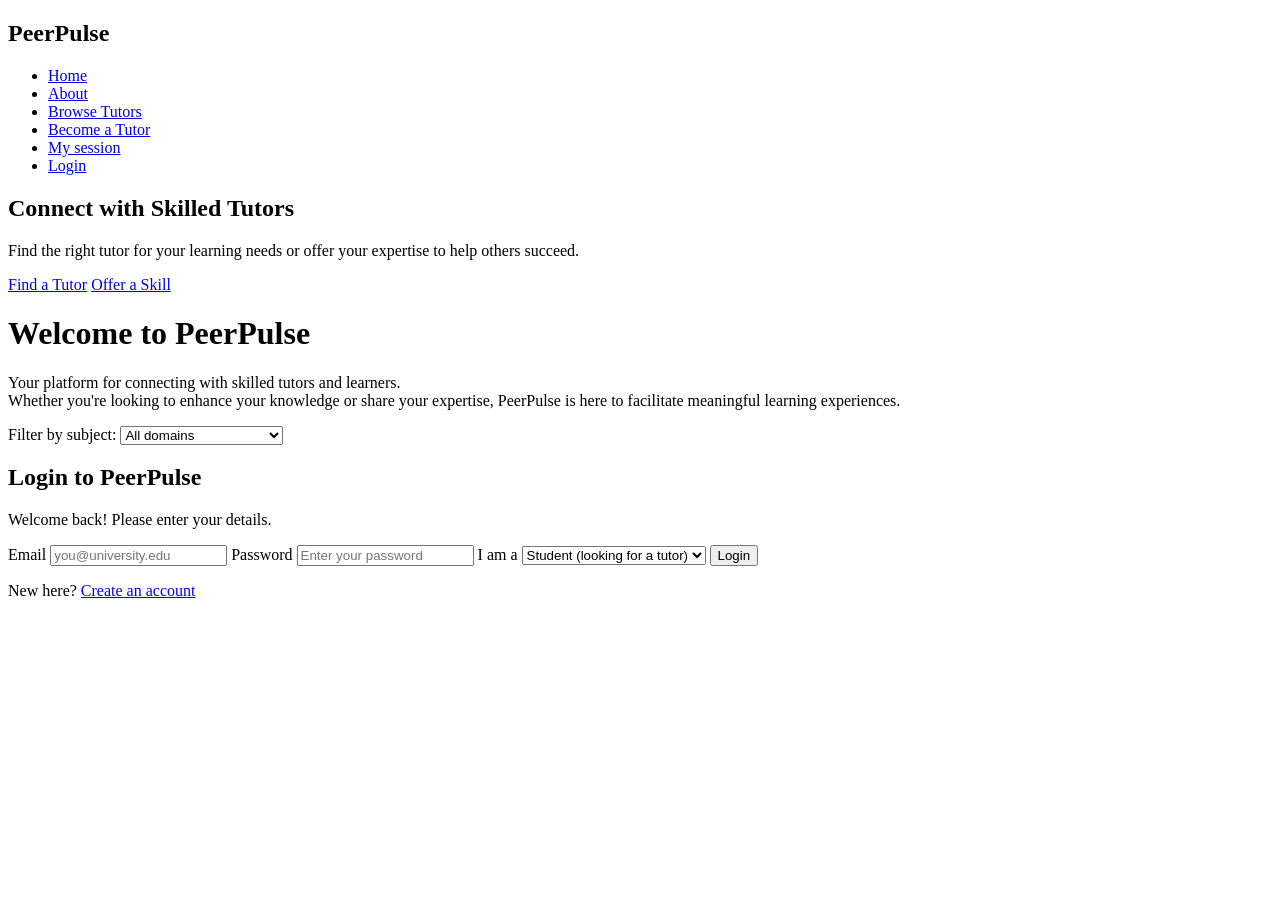
==== index.html @ e8955759 "Work in progress: added initial HTML layout" ====
<!DOCTYPE html>
<html lang="en">
<head>
    <meta charset="UTF-8">
    <meta name="viewport" content="width=device-width, initial-scale=1.0">
    <title>Peer Tutoring</title>
    <link rel="stylesheet" href="style.css">
</head>
<body>
    <div class="main">
        <div class="navbar">
            <div class="icon">
                <h2 class="logo">PeerPulse</h2>
            </div>

            <div class="menu">
                <ul>
                    <li><a href="#home">Home</a></li>
                    <li><a href="#about">About</a></li>
                    <li><a href="#browse">Browse Tutors</a></li>
                    <li><a href="#become">Become a Tutor</a></li>
                    <li><a href="#session">My session</a></li>
                    <li><a href="#login" class="login-link">Login</a></li>
                </ul>
            </div>
            
            <div class="hero action">
                <h2>Connect with Skilled Tutors</h2>
                <p>Find the right tutor for your learning needs or offer your expertise to help others succeed.</p>
               <a href="#tutors" class="btn btn-primary">Find a Tutor</a>
                <a href="#register" class="btn btn-secondary">Offer a Skill</a>
            </div>


        </div>
        <div class="content">
            <h1>Welcome to PeerPulse</h1>
            <p class="par">Your platform for connecting with skilled tutors and learners.<br>Whether you're looking to enhance your knowledge or share your expertise, PeerPulse is here to facilitate meaningful learning experiences.</p>
        </div>

    </div>
    <main class="container">
        <section class="controls-section">
        
            <div class="filter-box">
                <label for="categoryFilter">Filter by subject:</label>
                <select id="categoryFilter">
                    <option value="">All domains</option>
                    <option value="programming">Programming & CS</option>
                    <option value="math">Mathematics</option>
                    <option value="language">Web Development</option>
                    <option value="arts">Data Structcures & algo</option>
                </select>
            </div>
        </section>

        <section id="login" class="login-section">
            
            <div class="login-card">
                <h2>Login to PeerPulse</h2>
                <p>Welcome back! Please enter your details.</p>

                <form id="loginForm">
                    <label for="loginEmail">Email</label>
                    <input type="email" id="loginEmail" placeholder="you@university.edu" required>

                    <label for="loginPassword">Password</label>
                    <input type="password" id="loginPassword" placeholder="Enter your password" required minlength="6">

                    <label class="role-label" for="loginRole">I am a</label>
                    <select id="loginRole">
                       <option value="student">Student (looking for a tutor)</option>
                       <option value="tutor">Tutor (offering a skill)</option>
                    </select>

                    <button type="submit" class="btn-login">Login</button>
                    <p id="loginMessage" class="login-message"></p>
                </form>

                    <p class="signup-text">New here? <a href="#register">Create an account</a></p>
            </div>
        </section>

</body>
</html>
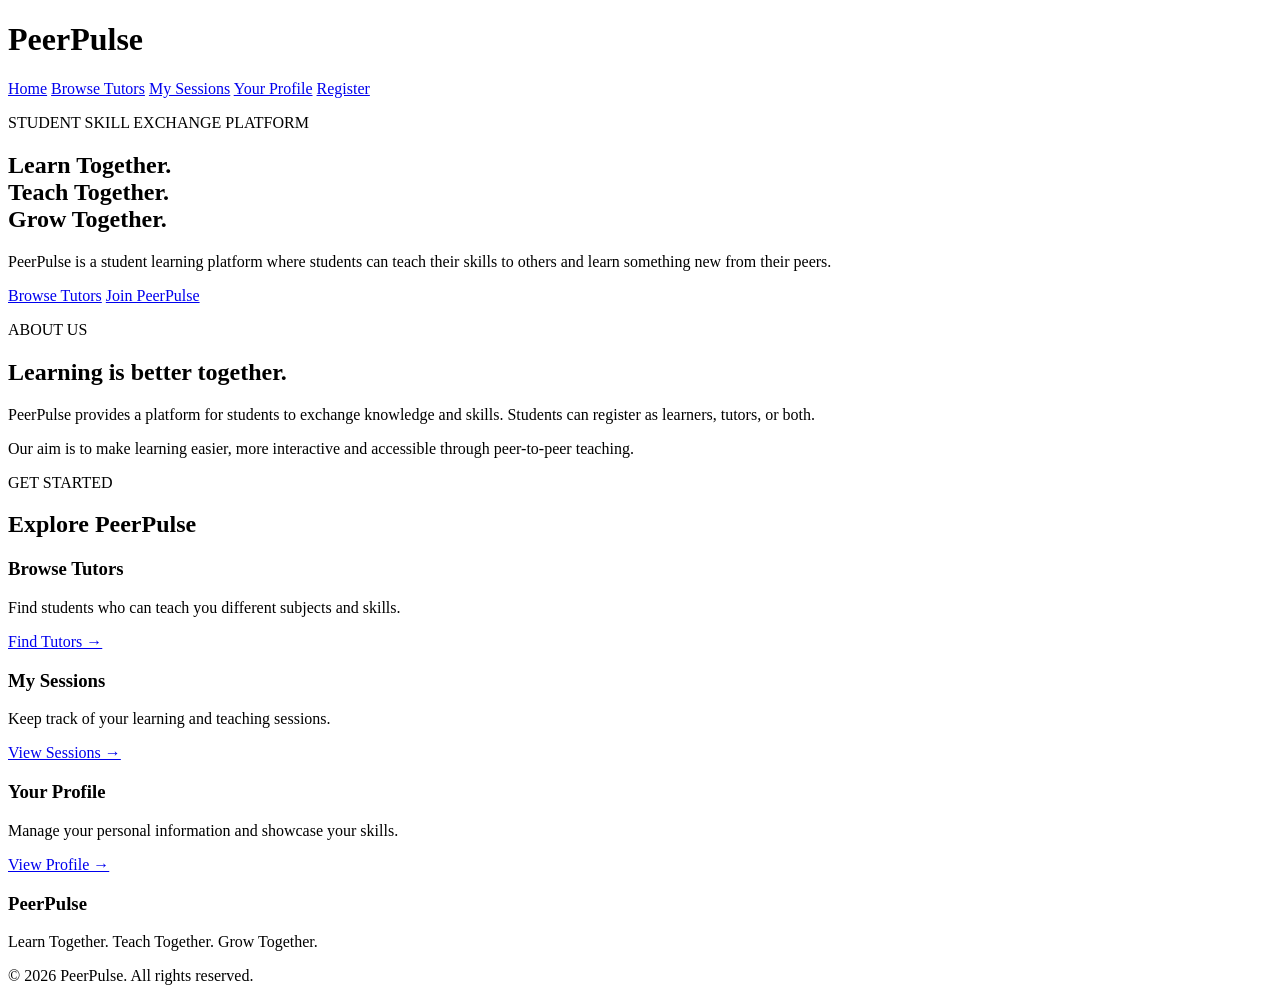
==== commit c5c2dfd3: "Add complete multi-page HTML architecture (index, login, browse, profile, registration, sessions)" ====
--- a/index.html
+++ b/index.html
@@ -1,85 +1,109 @@
+
 <!DOCTYPE html>
 <html lang="en">
+
 <head>
     <meta charset="UTF-8">
     <meta name="viewport" content="width=device-width, initial-scale=1.0">
-    <title>Peer Tutoring</title>
+    <title>PeerPulse - Home</title>
     <link rel="stylesheet" href="style.css">
 </head>
-<body>
-    <div class="main">
-        <div class="navbar">
-            <div class="icon">
-                <h2 class="logo">PeerPulse</h2>
-            </div>
 
-            <div class="menu">
-                <ul>
-                    <li><a href="#home">Home</a></li>
-                    <li><a href="#about">About</a></li>
-                    <li><a href="#browse">Browse Tutors</a></li>
-                    <li><a href="#become">Become a Tutor</a></li>
-                    <li><a href="#session">My session</a></li>
-                    <li><a href="#login" class="login-link">Login</a></li>
-                </ul>
-            </div>
-            
-            <div class="hero action">
-                <h2>Connect with Skilled Tutors</h2>
-                <p>Find the right tutor for your learning needs or offer your expertise to help others succeed.</p>
-               <a href="#tutors" class="btn btn-primary">Find a Tutor</a>
-                <a href="#register" class="btn btn-secondary">Offer a Skill</a>
-            </div>
+<body class="home-page">
 
+    <!-- Header -->
+    <header>
+        <h1>PeerPulse</h1>
 
-        </div>
-        <div class="content">
-            <h1>Welcome to PeerPulse</h1>
-            <p class="par">Your platform for connecting with skilled tutors and learners.<br>Whether you're looking to enhance your knowledge or share your expertise, PeerPulse is here to facilitate meaningful learning experiences.</p>
-        </div>
+        <nav>
+            <a href="index.html">Home</a>
+            <a href="browse.html">Browse Tutors</a>
+            <a href="sessions.html">My Sessions</a>
+            <a href="profile.html">Your Profile</a>
+            <a href="registration.html">Register</a>
+        </nav>
+    </header>
 
-    </div>
-    <main class="container">
-        <section class="controls-section">
-        
-            <div class="filter-box">
-                <label for="categoryFilter">Filter by subject:</label>
-                <select id="categoryFilter">
-                    <option value="">All domains</option>
-                    <option value="programming">Programming & CS</option>
-                    <option value="math">Mathematics</option>
-                    <option value="language">Web Development</option>
-                    <option value="arts">Data Structcures & algo</option>
-                </select>
+    <main>
+
+        <!-- Hero Section -->
+        <section class="hero">
+            <div class="hero-content">
+                <p class="hero-tag">STUDENT SKILL EXCHANGE PLATFORM</p>
+
+                <h2>Learn Together.<br>
+                    Teach Together.<br>
+                    <span>Grow Together.</span>
+                </h2>
+
+                <p class="hero-description">
+                    PeerPulse is a student learning platform where students
+                    can teach their skills to others and learn something new
+                    from their peers.
+                </p>
+
+                <div class="hero-buttons">
+                    <a href="browse.html" class="primary-btn">Browse Tutors</a>
+                    <a href="registration.html" class="secondary-btn">Join PeerPulse</a>
+                </div>
             </div>
         </section>
 
-        <section id="login" class="login-section">
-            
-            <div class="login-card">
-                <h2>Login to PeerPulse</h2>
-                <p>Welcome back! Please enter your details.</p>
+        <!-- About Section -->
+        <section class="about-section">
+            <p class="section-tag">ABOUT US</p>
+            <h2>Learning is better <span>together.</span></h2>
 
-                <form id="loginForm">
-                    <label for="loginEmail">Email</label>
-                    <input type="email" id="loginEmail" placeholder="you@university.edu" required>
+            <p>
+                PeerPulse provides a platform for students to exchange
+                knowledge and skills. Students can register as learners,
+                tutors, or both.
+            </p>
 
-                    <label for="loginPassword">Password</label>
-                    <input type="password" id="loginPassword" placeholder="Enter your password" required minlength="6">
+            <p>
+                Our aim is to make learning easier, more interactive and
+                accessible through peer-to-peer teaching.
+            </p>
+        </section>
 
-                    <label class="role-label" for="loginRole">I am a</label>
-                    <select id="loginRole">
-                       <option value="student">Student (looking for a tutor)</option>
-                       <option value="tutor">Tutor (offering a skill)</option>
-                    </select>
+        <!-- Explore Section -->
+        <section class="explore-section">
+            <p class="section-tag">GET STARTED</p>
+            <h2>Explore PeerPulse</h2>
 
-                    <button type="submit" class="btn-login">Login</button>
-                    <p id="loginMessage" class="login-message"></p>
-                </form>
+            <div class="quick-access">
 
-                    <p class="signup-text">New here? <a href="#register">Create an account</a></p>
+                <div class="access-card">
+                    <h3>Browse Tutors</h3>
+                    <p>Find students who can teach you different subjects and skills.</p>
+                    <a href="browse.html">Find Tutors →</a>
+                </div>
+
+                <div class="access-card">
+                    <h3>My Sessions</h3>
+                    <p>Keep track of your learning and teaching sessions.</p>
+                    <a href="sessions.html">View Sessions →</a>
+                </div>
+
+                <div class="access-card">
+                    <h3>Your Profile</h3>
+                    <p>Manage your personal information and showcase your skills.</p>
+                    <a href="profile.html">View Profile →</a>
+                </div>
+
             </div>
         </section>
 
+    </main>
+
+    <!-- Footer -->
+    <footer>
+        <h3>PeerPulse</h3>
+        <p>Learn Together. Teach Together. Grow Together.</p>
+        <p>© 2026 PeerPulse. All rights reserved.</p>
+    </footer>
+    <script src="script.js"></script>
+
+
 </body>
-</html>+</html>
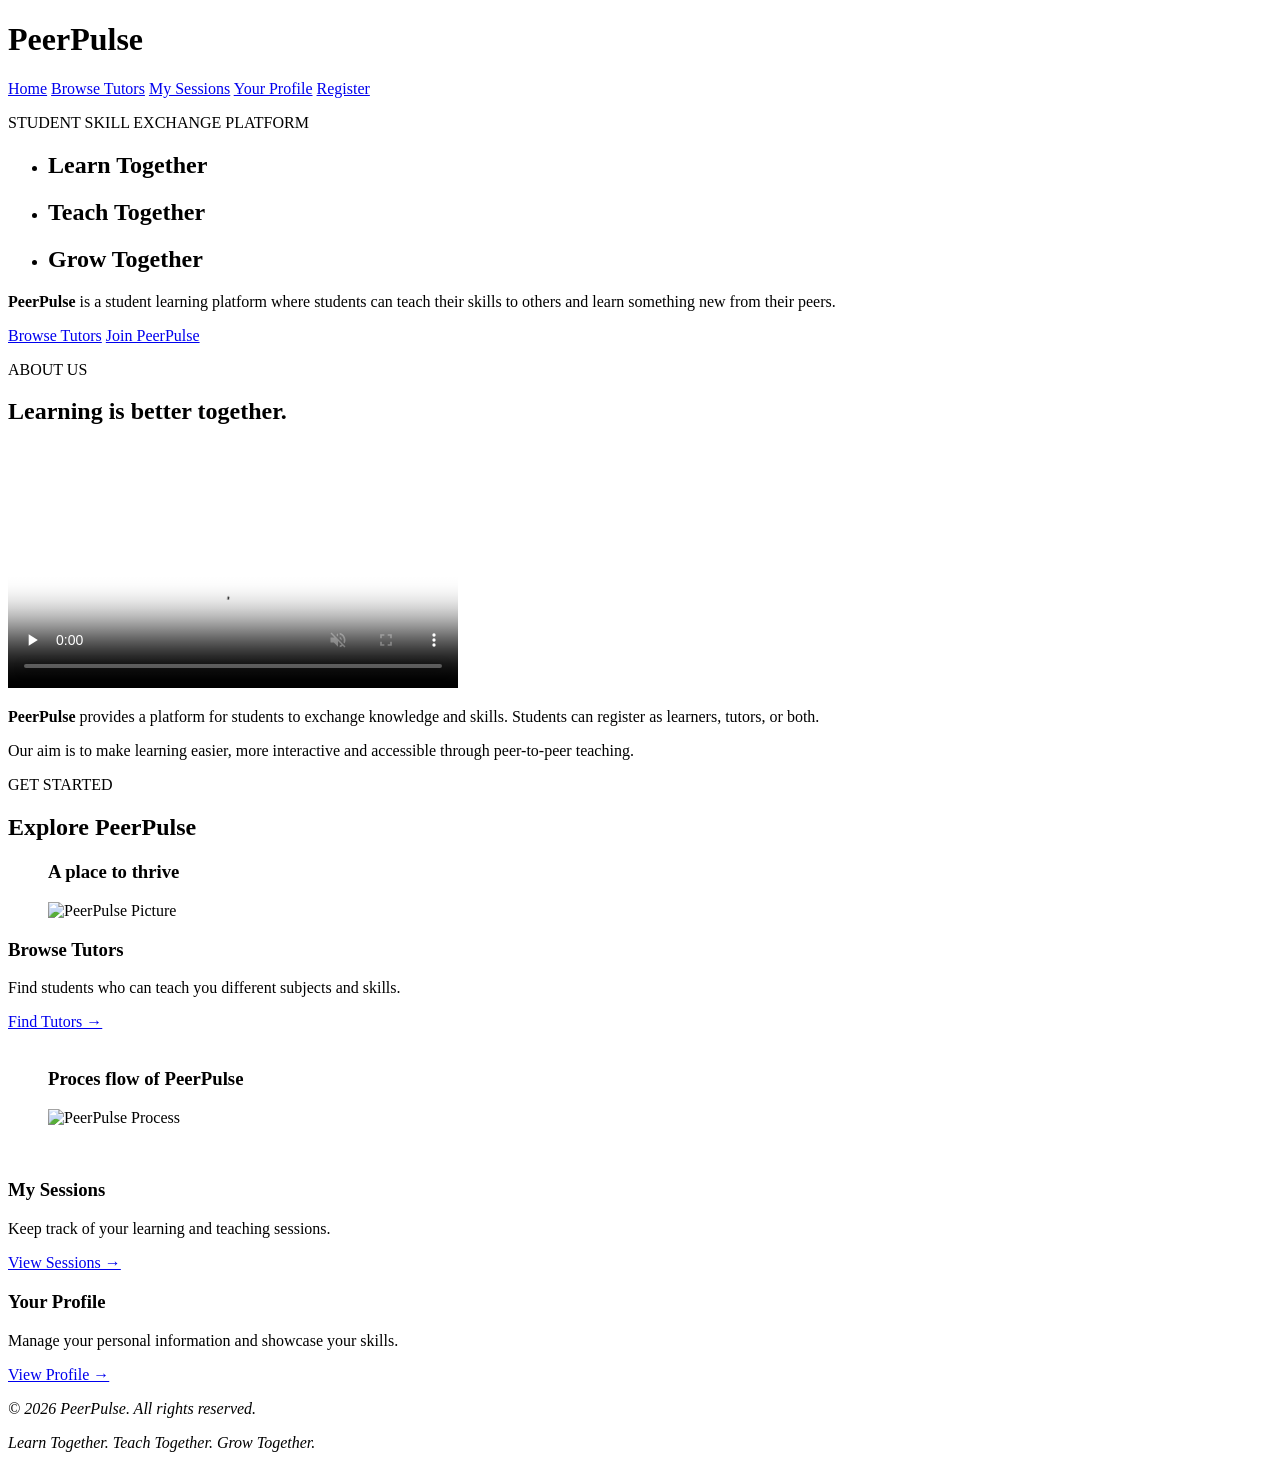
==== commit 27f0122f: "Updated the content of index.html" ====
--- a/index.html
+++ b/index.html
@@ -1,4 +1,3 @@
-
 <!DOCTYPE html>
 <html lang="en">
 
@@ -11,7 +10,7 @@
 
 <body class="home-page">
 
-    <!-- Header -->
+    <!--nav cite-->
     <header>
         <h1>PeerPulse</h1>
 
@@ -26,18 +25,18 @@
 
     <main>
 
-        <!-- Hero Section -->
+        <!--heading sec-->
         <section class="hero">
             <div class="hero-content">
                 <p class="hero-tag">STUDENT SKILL EXCHANGE PLATFORM</p>
 
-                <h2>Learn Together.<br>
-                    Teach Together.<br>
-                    <span>Grow Together.</span>
-                </h2>
-
+               <ul id="list">
+                <li><h2>Learn Together</h2></li>
+                <li><h2>Teach Together</h2></li>
+                <li><h2>Grow Together</h2></li>
+               </ul>
                 <p class="hero-description">
-                    PeerPulse is a student learning platform where students
+                    <b>PeerPulse</b> is a student learning platform where students
                     can teach their skills to others and learn something new
                     from their peers.
                 </p>
@@ -46,16 +45,23 @@
                     <a href="browse.html" class="primary-btn">Browse Tutors</a>
                     <a href="registration.html" class="secondary-btn">Join PeerPulse</a>
                 </div>
+
             </div>
         </section>
 
-        <!-- About Section -->
+        <!--About-->
         <section class="about-section">
             <p class="section-tag">ABOUT US</p>
             <h2>Learning is better <span>together.</span></h2>
+            <br>
+            <div id="video1">
+            <video preload="none" poster="peerpulse_image2_learning_together.png" width="450px" muted controls>
+                <source src="peerpulse_about.mp4" type="video/mp4">
+            Your browser does not support this video</video>
+            </div>
 
             <p>
-                PeerPulse provides a platform for students to exchange
+                <b>PeerPulse</b> provides a platform for students to exchange
                 knowledge and skills. Students can register as learners,
                 tutors, or both.
             </p>
@@ -64,45 +70,58 @@
                 Our aim is to make learning easier, more interactive and
                 accessible through peer-to-peer teaching.
             </p>
+
         </section>
+
 
         <!-- Explore Section -->
         <section class="explore-section">
             <p class="section-tag">GET STARTED</p>
             <h2>Explore PeerPulse</h2>
+            <figure id="img1">
+                <figcaption><h3>A place to thrive</h3></figcaption>
+             <img src="peerpulse_image1_banner.png" width="450px" alt="PeerPulse Picture">
+             </figure>
 
             <div class="quick-access">
 
-                <div class="access-card">
+                <article class="access-card">
                     <h3>Browse Tutors</h3>
                     <p>Find students who can teach you different subjects and skills.</p>
                     <a href="browse.html">Find Tutors →</a>
-                </div>
-
-                <div class="access-card">
+                </article>
+                  <br>
+                  <figure id="img2">
+                    <figcaption><h3>Proces flow of PeerPulse</h3></figcaption>
+                <img src="peerpulse_image3_features.png" width="450px" alt="PeerPulse Process">
+                </figure>
+                  <br>
+                <article class="access-card">
                     <h3>My Sessions</h3>
                     <p>Keep track of your learning and teaching sessions.</p>
                     <a href="sessions.html">View Sessions →</a>
-                </div>
+                </article>
 
-                <div class="access-card">
+                <article class="access-card">
                     <h3>Your Profile</h3>
                     <p>Manage your personal information and showcase your skills.</p>
                     <a href="profile.html">View Profile →</a>
+                </article>
                 </div>
+                </section>
 
-            </div>
-        </section>
+        
+    </main>
 
-    </main>
 
     <!-- Footer -->
     <footer>
-        <h3>PeerPulse</h3>
-        <p>Learn Together. Teach Together. Grow Together.</p>
-        <p>© 2026 PeerPulse. All rights reserved.</p>
+         <p><i>© 2026 PeerPulse. All rights reserved.</i></p>
+
+        <p><i>Learn Together. Teach Together. Grow Together.</i></p>
+       
     </footer>
-    <script src="script.js"></script>
+
 
 
 </body>
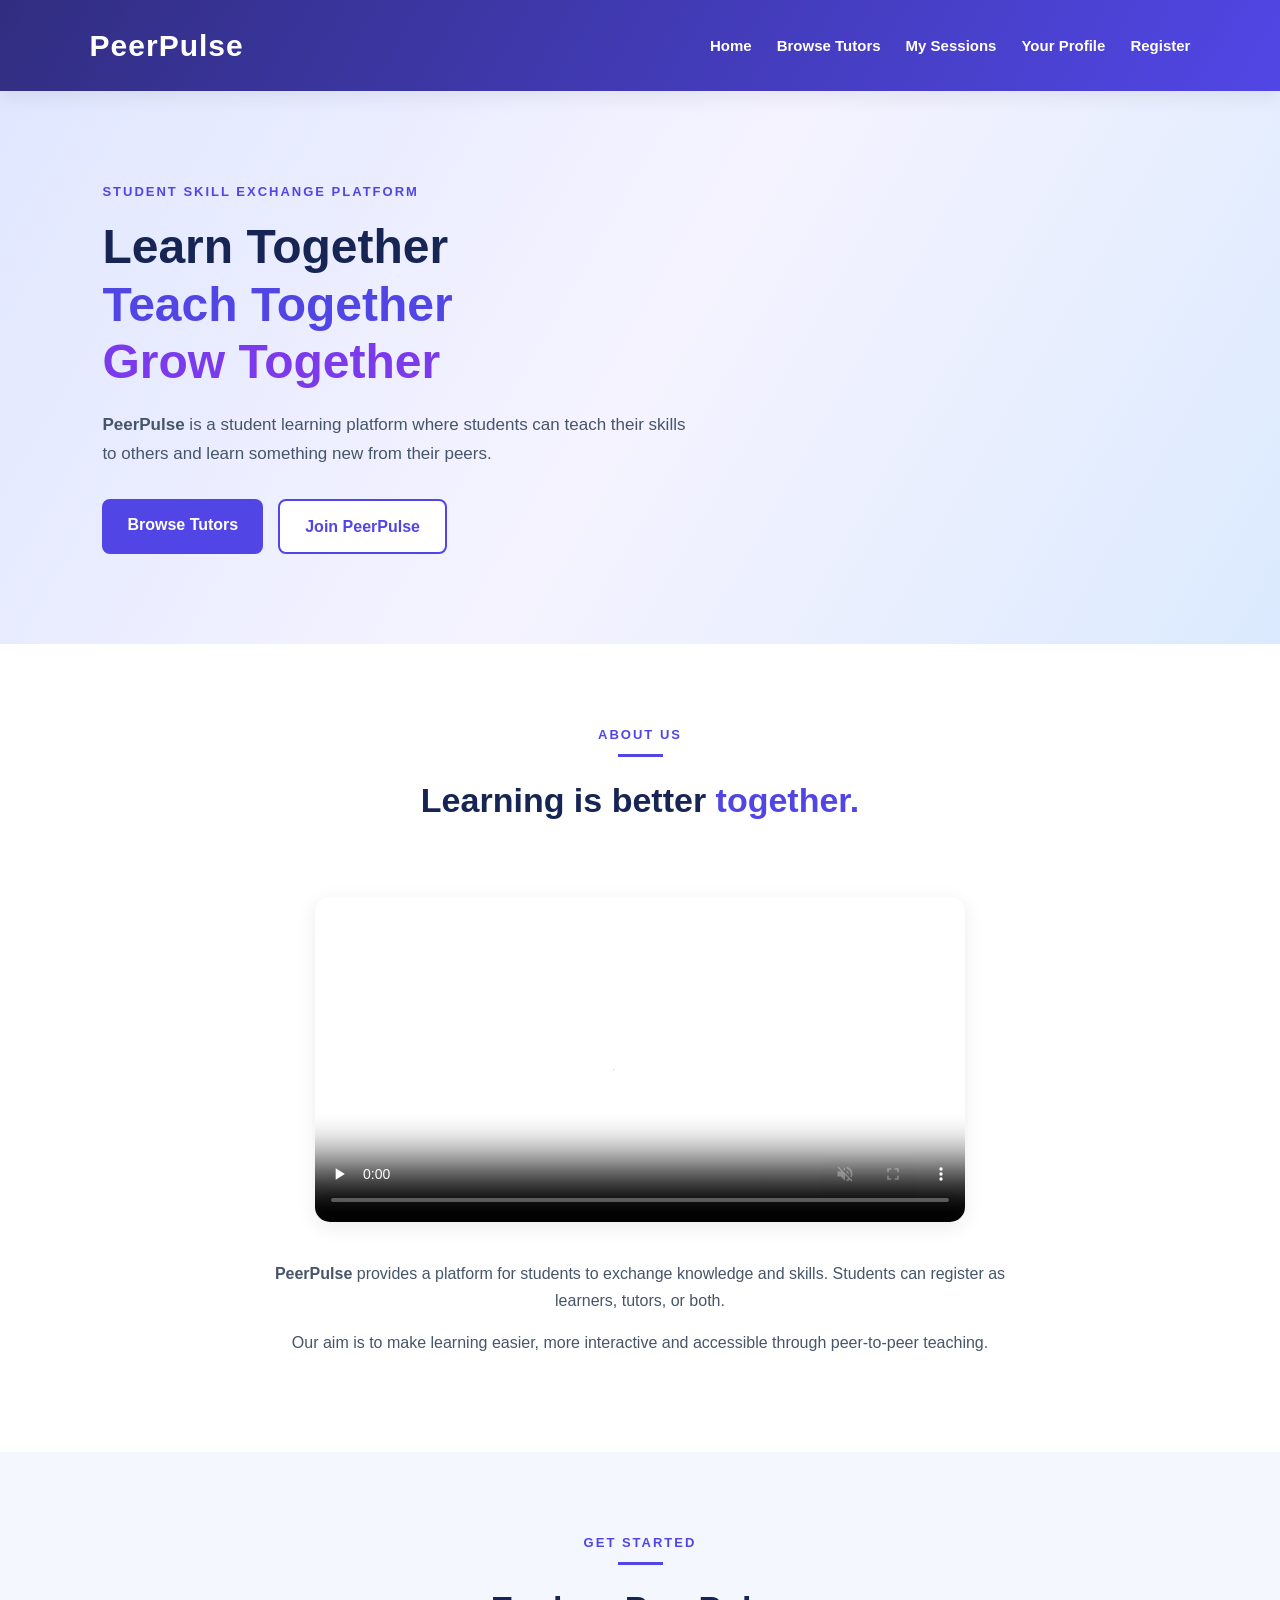
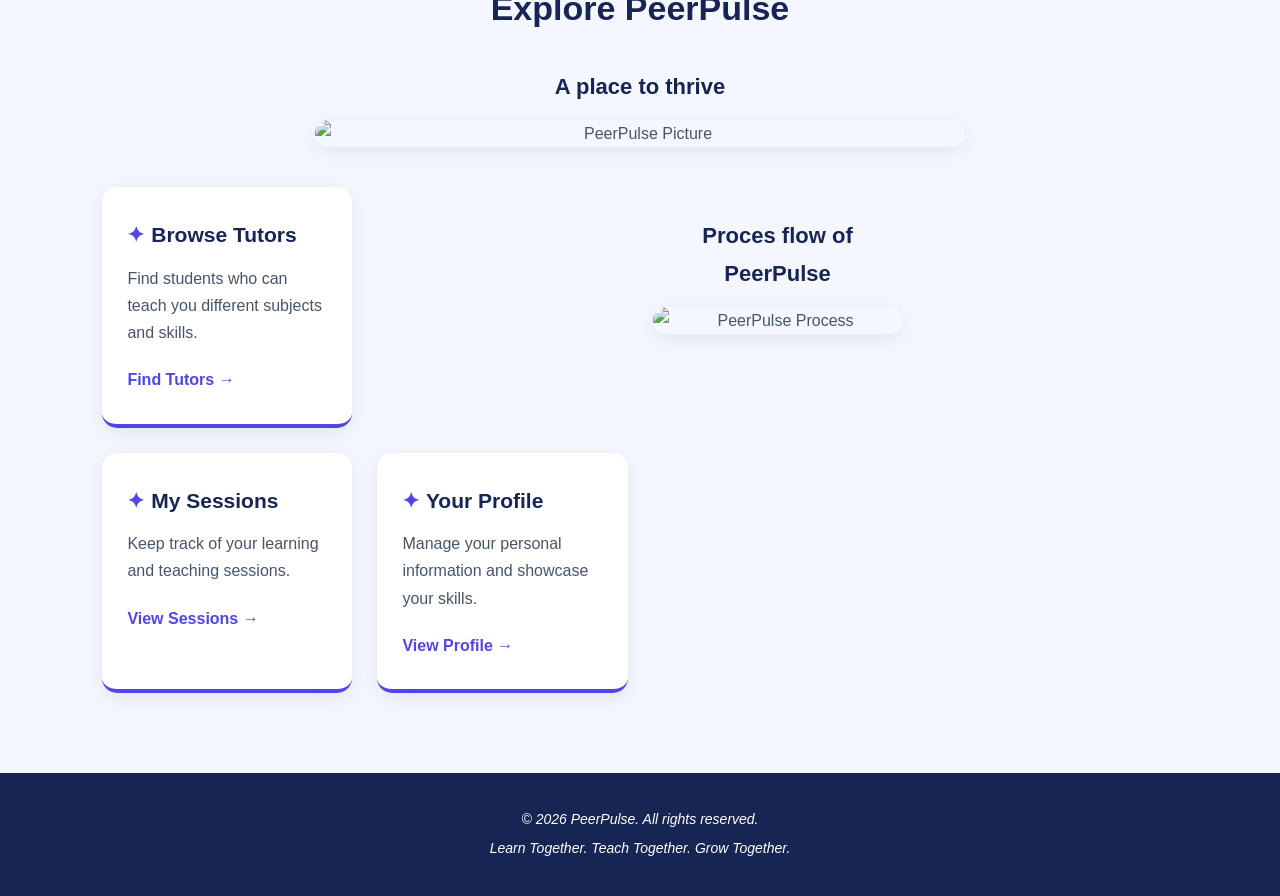
==== commit 13807dd2: "Changed the reference link" ====
--- a/index.html
+++ b/index.html
@@ -5,7 +5,7 @@
     <meta charset="UTF-8">
     <meta name="viewport" content="width=device-width, initial-scale=1.0">
     <title>PeerPulse - Home</title>
-    <link rel="stylesheet" href="style.css">
+    <link rel="stylesheet" href="index.css">
 </head>
 
 <body class="home-page">
--- a/index.css
+++ b/index.css
@@ -0,0 +1,467 @@
+
+/* =================================
+   1. CSS VARIABLES
+================================= */
+
+:root {
+    --primary: #5146e5;
+    --secondary: #756cf5;
+    --dark: #172554;
+    --light: #f5f7ff;
+    --white: #ffffff;
+    --text: #475569;
+    --shadow: 0 5px 20px rgba(0, 0, 0, 0.08);
+}
+
+/* =================================
+   2. UNIVERSAL SELECTOR
+================================= */
+
+* {
+    margin: 0;
+    padding: 0;
+    box-sizing: border-box;
+    scroll-behavior: smooth;
+}
+
+/* =================================
+   3. BODY AND TYPOGRAPHY
+================================= */
+
+body {
+    font-family: 'Segoe UI', Arial, sans-serif;
+    background-color: var(--light);
+    color: var(--text);
+    line-height: 1.7;
+    font-size: 16px;
+}
+
+/* =================================
+   4. HEADER AND NAVIGATION
+================================= */
+
+header {
+    background: linear-gradient(120deg, #312e81, #5146e5);
+    color: var(--white);
+    padding: 20px 7%;
+    display: flex;
+    justify-content: space-between;
+    align-items: center;
+    flex-wrap: wrap;
+    gap: 15px;
+    box-shadow: var(--shadow);
+}
+
+header h1 {
+    font-size: 30px;
+    font-weight: 800;
+    letter-spacing: 1px;
+}
+
+nav {
+    display: flex;
+    gap: 25px;
+    flex-wrap: wrap;
+}
+
+nav a {
+    color: var(--white);
+    text-decoration: none;
+    font-size: 15px;
+    font-weight: 600;
+    transition: color 0.3s ease;
+}
+
+/* Pseudo class */
+
+nav a:hover {
+    color: #facc15;
+}
+
+nav a:focus-visible {
+    outline: 2px solid white;
+    outline-offset: 5px;
+}
+
+/* =================================
+   5. HERO SECTION
+================================= */
+
+.hero {
+    min-height: 480px;
+    padding: 90px 8%;
+    display: flex;
+    align-items: center;
+    background: linear-gradient(
+        120deg,
+        #e0e7ff,
+        #f5f3ff,
+        #dbeafe
+    );
+    position: relative;
+    overflow: hidden;
+}
+
+.hero-content {
+    max-width: 750px;
+    animation: slideUp 1s ease;
+}
+
+.hero-tag,
+.section-tag {
+    color: var(--primary);
+    font-size: 13px;
+    font-weight: 800;
+    letter-spacing: 2px;
+    margin-bottom: 15px;
+}
+
+/* Attribute selector */
+
+a[href$=".html"] {
+    transition: all 0.3s ease;
+}
+
+/* Hero heading list */
+
+#list {
+    list-style: none;
+    margin-bottom: 20px;
+}
+
+#list h2 {
+    color: var(--dark);
+    font-size: clamp(32px, 5vw, 48px);
+    font-weight: 800;
+    line-height: 1.2;
+}
+
+#list li:nth-child(2) h2 {
+    color: var(--primary);
+}
+
+#list li:nth-child(3) h2 {
+    color: #7c3aed;
+}
+
+.hero-description {
+    max-width: 600px;
+    margin-bottom: 30px;
+    font-size: 17px;
+}
+
+/* =================================
+   6. HERO BUTTONS
+================================= */
+
+.hero-buttons {
+    display: flex;
+    gap: 15px;
+    flex-wrap: wrap;
+}
+
+.primary-btn,
+.secondary-btn {
+    display: inline-block;
+    padding: 12px 25px;
+    border-radius: 8px;
+    text-decoration: none;
+    font-weight: 700;
+    transition: all 0.3s ease;
+}
+
+.primary-btn {
+    background: var(--primary);
+    color: var(--white);
+}
+
+.secondary-btn {
+    background: var(--white);
+    color: var(--primary);
+    border: 2px solid var(--primary);
+}
+
+.primary-btn:hover {
+    background: #312e81;
+    transform: translateY(-4px);
+}
+
+.secondary-btn:hover {
+    background: var(--primary);
+    color: var(--white);
+    transform: translateY(-4px);
+}
+
+/* =================================
+   7. ABOUT SECTION
+================================= */
+
+.about-section {
+    padding: 80px 8%;
+    text-align: center;
+    background: var(--white);
+}
+
+.about-section h2,
+.explore-section h2 {
+    color: var(--dark);
+    font-size: 34px;
+    margin-bottom: 20px;
+}
+
+.about-section h2 span {
+    color: var(--primary);
+}
+
+.about-section p:not(.section-tag) {
+    max-width: 750px;
+    margin: 15px auto;
+}
+
+#video1 {
+    margin: 20px auto 30px;
+}
+
+#video1 video {
+    width: min(100%, 650px);
+    height: auto;
+    border-radius: 15px;
+    box-shadow: var(--shadow);
+}
+
+/* =================================
+   8. EXPLORE SECTION
+================================= */
+
+.explore-section {
+    padding: 80px 8%;
+    text-align: center;
+}
+
+#img1,
+#img2 {
+    margin: 30px auto;
+}
+
+figure img {
+    width: min(100%, 650px);
+    height: auto;
+    display: block;
+    margin: 15px auto;
+    border-radius: 15px;
+    box-shadow: var(--shadow);
+    transition: transform 0.4s ease;
+}
+
+figure img:hover {
+    transform: scale(1.02);
+}
+
+figcaption h3 {
+    color: var(--dark);
+    font-size: 22px;
+    margin-bottom: 12px;
+}
+
+/* =================================
+   9. FLEXBOX LAYOUT
+================================= */
+
+.quick-access {
+    display: flex;
+    justify-content: center;
+    align-items: stretch;
+    flex-wrap: wrap;
+    gap: 25px;
+    margin-top: 40px;
+}
+
+/* =================================
+   10. ACCESS CARDS
+================================= */
+
+.access-card {
+    background: var(--white);
+    width: 280px;
+    padding: 30px 25px;
+    border-radius: 15px;
+    box-shadow: var(--shadow);
+    text-align: left;
+    border-bottom: 4px solid var(--primary);
+    transition: all 0.3s ease;
+}
+
+.access-card:hover {
+    transform: translateY(-8px);
+    box-shadow: 0 12px 30px rgba(81, 70, 229, 0.18);
+}
+
+.access-card h3 {
+    color: var(--dark);
+    font-size: 21px;
+    margin-bottom: 12px;
+}
+
+.access-card p {
+    margin-bottom: 20px;
+}
+
+.access-card a {
+    color: var(--primary);
+    font-weight: 700;
+    text-decoration: none;
+}
+
+.access-card a:hover {
+    color: #312e81;
+    text-decoration: underline;
+}
+
+/* =================================
+   11. PSEUDO ELEMENTS
+================================= */
+
+.access-card h3::before {
+    content: "✦ ";
+    color: var(--primary);
+}
+
+.section-tag::after {
+    content: "";
+    display: block;
+    width: 45px;
+    height: 3px;
+    background: var(--primary);
+    margin: 8px auto;
+}
+
+/* =================================
+   12. CSS GRID
+================================= */
+
+@supports (display: grid) {
+    .quick-access {
+        display: grid;
+        grid-template-columns: repeat(
+            auto-fit,
+            minmax(240px, 1fr)
+        );
+    }
+
+    .access-card {
+        width: 100%;
+    }
+}
+
+/* =================================
+   13. POSITIONING
+================================= */
+
+header {
+    position: relative;
+    z-index: 10;
+}
+
+/* =================================
+   14. FOOTER
+================================= */
+
+footer {
+    background: #172554;
+    color: var(--white);
+    text-align: center;
+    padding: 30px 15px;
+    font-size: 14px;
+}
+
+footer p {
+    margin: 5px;
+}
+
+/* =================================
+   15. ANIMATION
+================================= */
+
+@keyframes slideUp {
+    from {
+        opacity: 0;
+        transform: translateY(30px);
+    }
+
+    to {
+        opacity: 1;
+        transform: translateY(0);
+    }
+}
+
+/* =================================
+   16. RESPONSIVE WEB DESIGN
+================================= */
+
+@media (max-width: 768px) {
+
+    header {
+        flex-direction: column;
+        text-align: center;
+    }
+
+    nav {
+        justify-content: center;
+        gap: 15px;
+    }
+
+    .hero {
+        padding: 60px 6%;
+        text-align: center;
+    }
+
+    .hero-buttons {
+        justify-content: center;
+    }
+
+    .about-section,
+    .explore-section {
+        padding: 55px 6%;
+    }
+
+    .about-section h2,
+    .explore-section h2 {
+        font-size: 28px;
+    }
+
+    .quick-access {
+        grid-template-columns: 1fr;
+    }
+
+    .access-card {
+        width: 100%;
+    }
+}
+
+@media (max-width: 480px) {
+
+    header h1 {
+        font-size: 25px;
+    }
+
+    nav {
+        gap: 10px;
+    }
+
+    nav a {
+        font-size: 13px;
+    }
+
+    #list h2 {
+        font-size: 32px;
+    }
+
+    .hero-description {
+        font-size: 15px;
+    }
+
+    .primary-btn,
+    .secondary-btn {
+        padding: 10px 17px;
+    }
+}
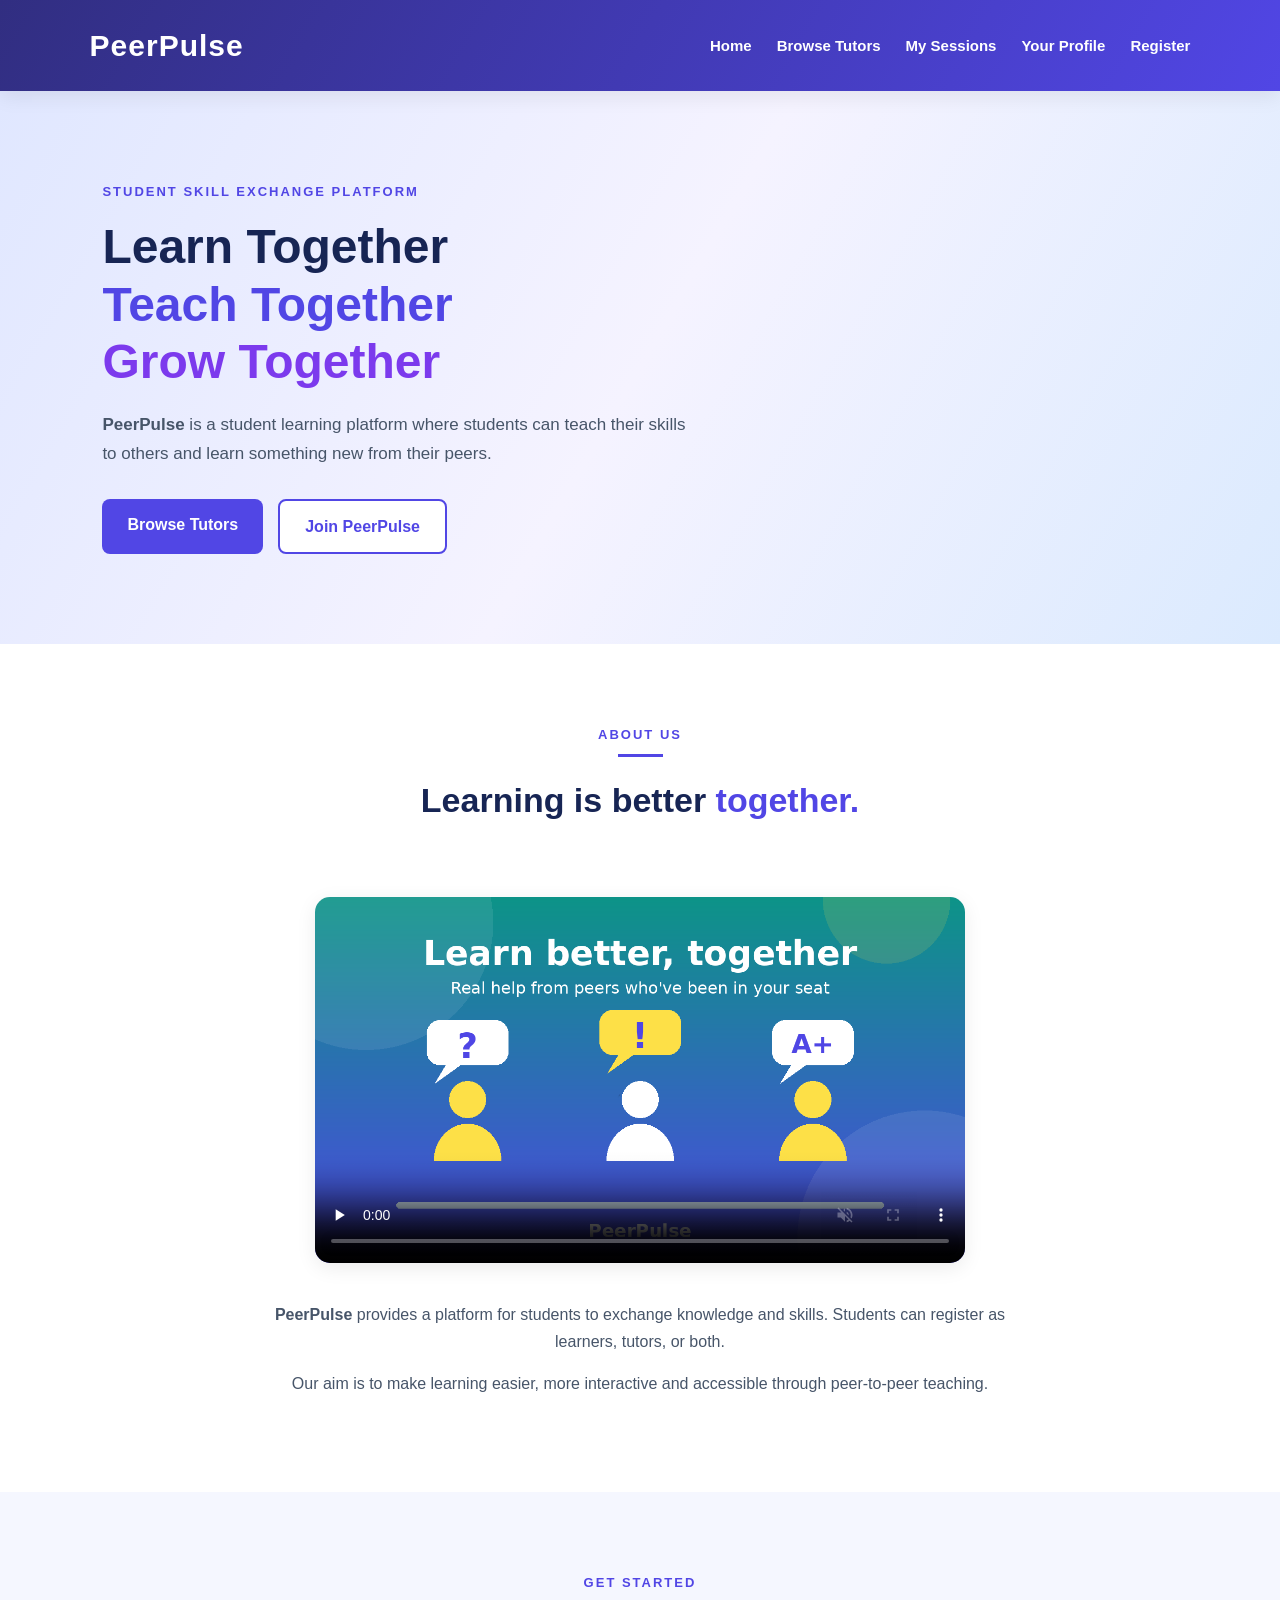
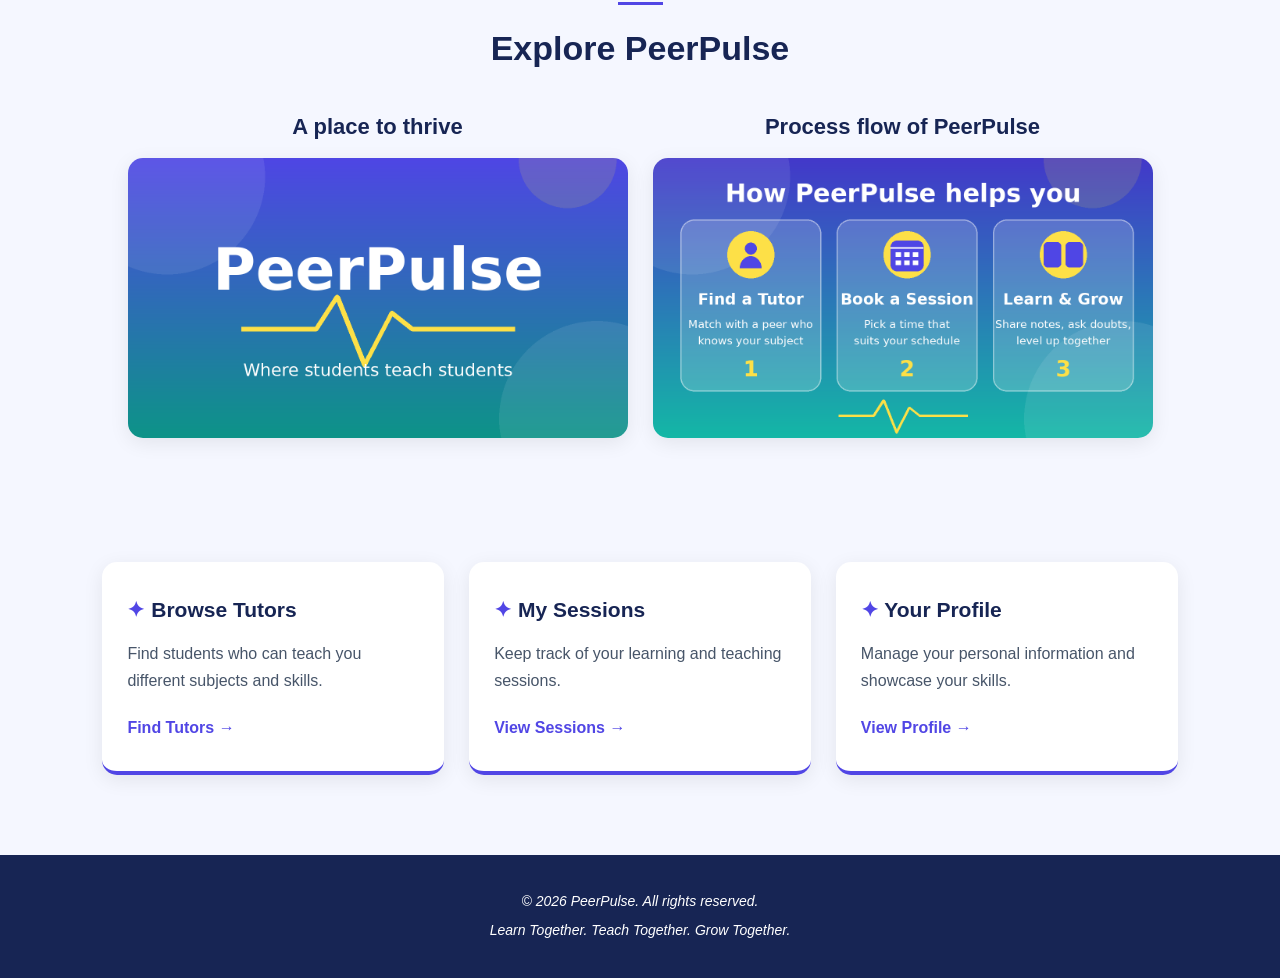
==== commit 8fd65bc8: "Changed the layout of the images" ====
--- a/index.html
+++ b/index.html
@@ -75,43 +75,45 @@
 
 
         <!-- Explore Section -->
-        <section class="explore-section">
-            <p class="section-tag">GET STARTED</p>
-            <h2>Explore PeerPulse</h2>
-            <figure id="img1">
-                <figcaption><h3>A place to thrive</h3></figcaption>
-             <img src="peerpulse_image1_banner.png" width="450px" alt="PeerPulse Picture">
-             </figure>
+         <section class="explore-section">
+    <p class="section-tag">GET STARTED</p>
+    <h2>Explore PeerPulse</h2>
 
-            <div class="quick-access">
+    <div class="photo-row">
+        <figure id="img1">
+            <figcaption><h3>A place to thrive</h3></figcaption>
+            <img src="peerpulse_image1_banner.png" alt="PeerPulse Picture">
+        </figure>
 
-                <article class="access-card">
-                    <h3>Browse Tutors</h3>
-                    <p>Find students who can teach you different subjects and skills.</p>
-                    <a href="browse.html">Find Tutors →</a>
-                </article>
-                  <br>
-                  <figure id="img2">
-                    <figcaption><h3>Proces flow of PeerPulse</h3></figcaption>
-                <img src="peerpulse_image3_features.png" width="450px" alt="PeerPulse Process">
-                </figure>
-                  <br>
-                <article class="access-card">
-                    <h3>My Sessions</h3>
-                    <p>Keep track of your learning and teaching sessions.</p>
-                    <a href="sessions.html">View Sessions →</a>
-                </article>
+        <figure id="img2">
+            <figcaption><h3>Process flow of PeerPulse</h3></figcaption>
+            <img src="peerpulse_image3_features.png" alt="PeerPulse Process">
+        </figure>
+    </div>
 
-                <article class="access-card">
-                    <h3>Your Profile</h3>
-                    <p>Manage your personal information and showcase your skills.</p>
-                    <a href="profile.html">View Profile →</a>
-                </article>
-                </div>
-                </section>
+    <br><br>
 
+    <div class="quick-access">
+        <article class="access-card">
+            <h3>Browse Tutors</h3>
+            <p>Find students who can teach you different subjects and skills.</p>
+            <a href="browse.html">Find Tutors →</a>
+        </article>
+
+        <article class="access-card">
+            <h3>My Sessions</h3>
+            <p>Keep track of your learning and teaching sessions.</p>
+            <a href="sessions.html">View Sessions →</a>
+        </article>
+
+        <article class="access-card">
+            <h3>Your Profile</h3>
+            <p>Manage your personal information and showcase your skills.</p>
+            <a href="profile.html">View Profile →</a>
+        </article>
+    </div>
+</section>
         
-    </main>
 
 
     <!-- Footer -->
--- a/index.css
+++ b/index.css
@@ -238,9 +238,26 @@
     text-align: center;
 }
 
-#img1,
-#img2 {
+.photo-row {
+    display: flex;
+    justify-content: center;
+    align-items: flex-start;
+    flex-wrap: wrap;
+    gap: 25px;
     margin: 30px auto;
+}
+
+.photo-row figure {
+    flex: 1 1 300px;
+    max-width: 500px;
+    margin: 0;
+}
+
+.photo-row figure img {
+    width: 100%;
+    height: 280px;
+    object-fit: cover;
+    margin: 0;
 }
 
 figure img {
